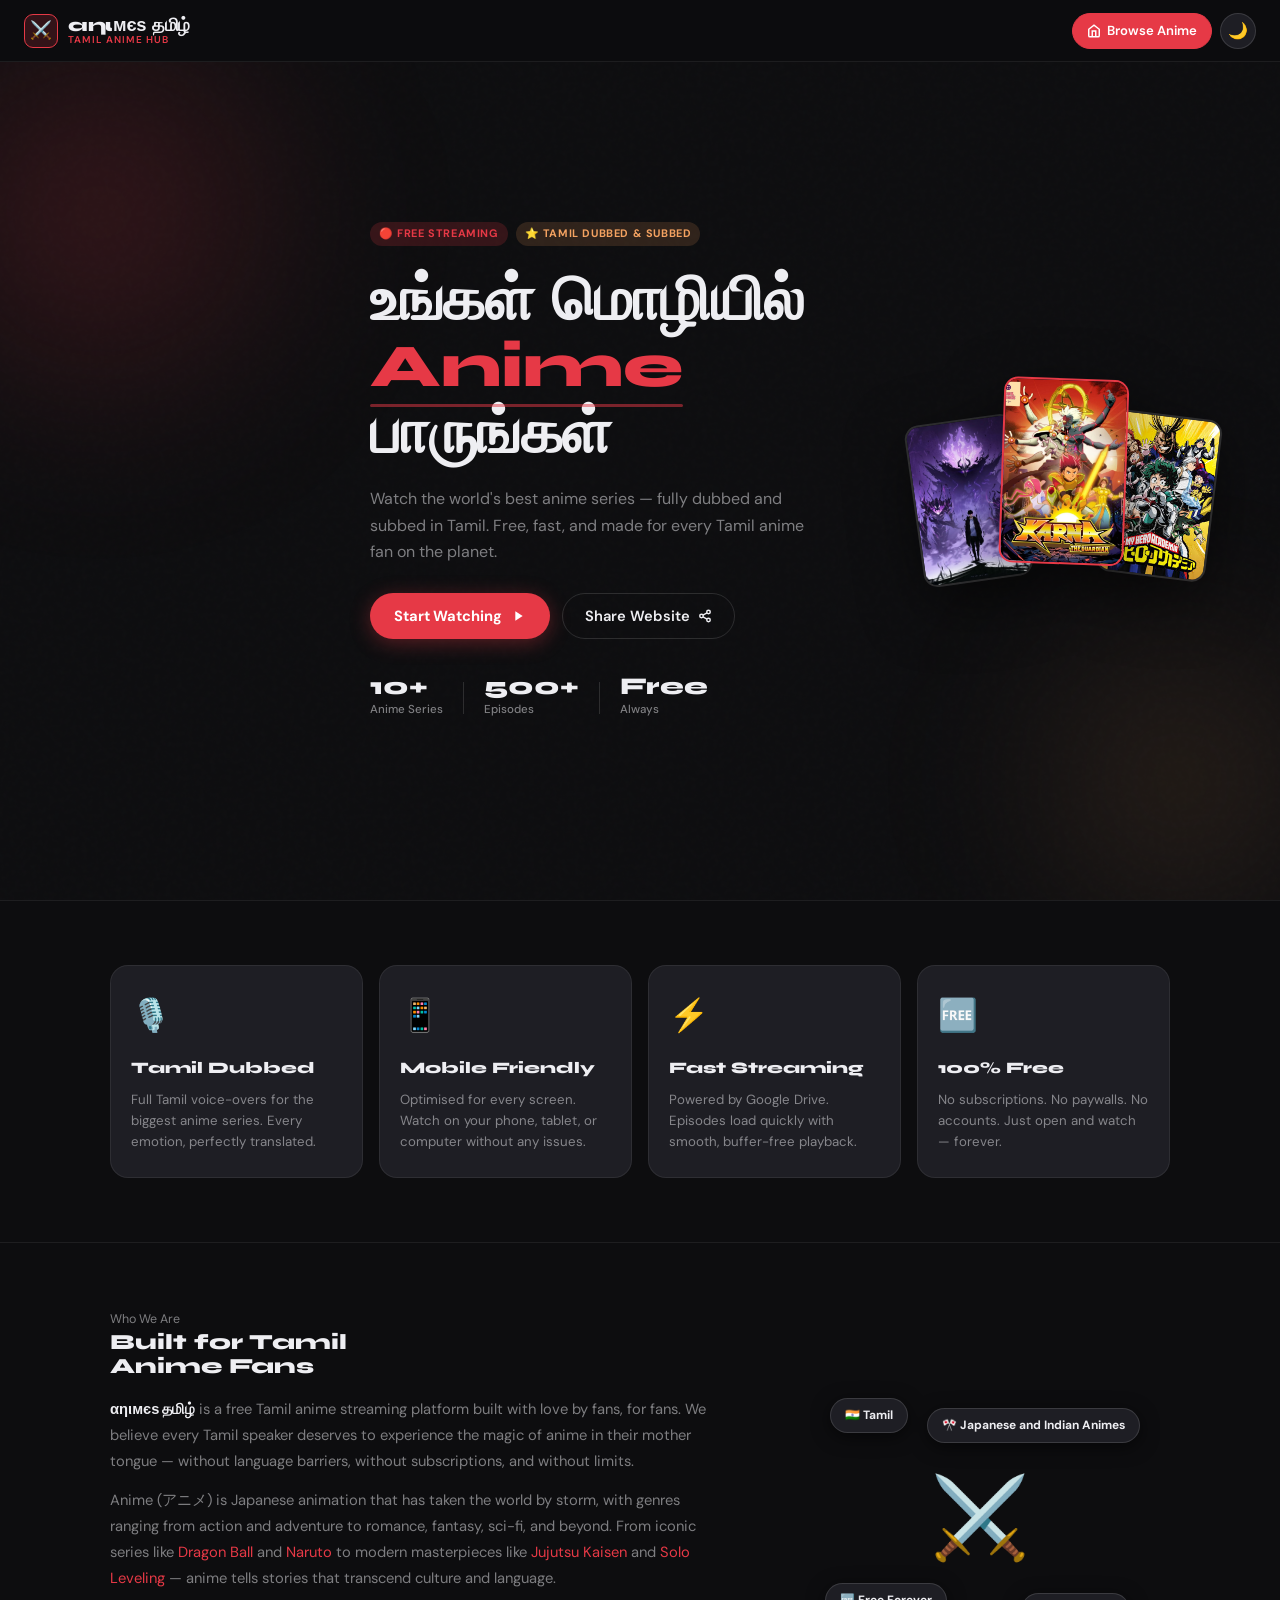
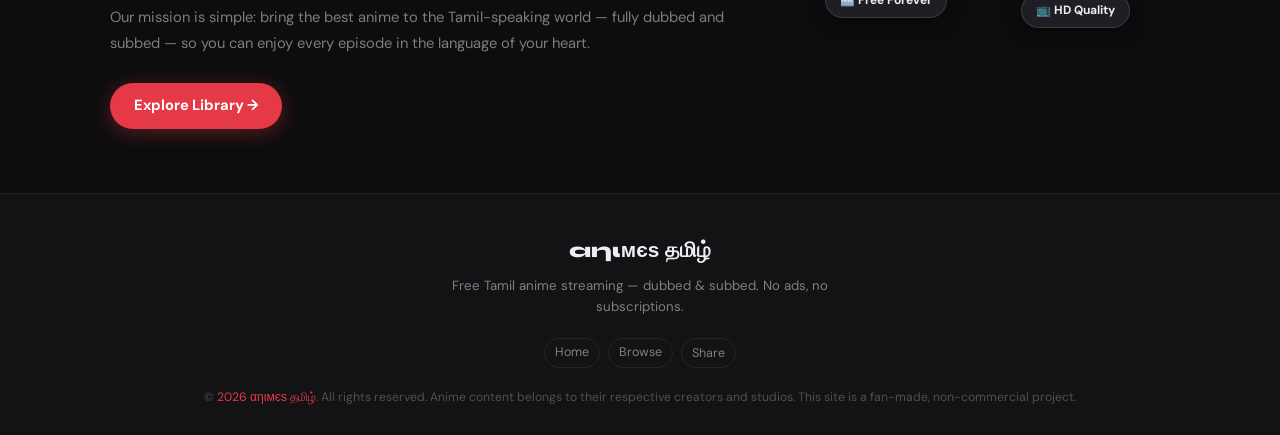
==== index.html @ a3dade7f "1 New Beginning With New Era" ====
<!DOCTYPE html>
<html lang="en" data-theme="dark">
<head>
  <meta charset="UTF-8" />
  <meta name="viewport" content="width=device-width, initial-scale=1.0" />
  <title>αηιмєѕ தமிழ் — Tamil Anime Streaming</title>
  <meta name="description" content="Watch your favourite anime dubbed and subbed in Tamil. Free streaming, no ads, pure Tamil anime." />
  <meta property="og:title" content="αηιмєѕ தமிழ் — Tamil Anime Streaming" />
  <meta property="og:description" content="Watch your favourite anime dubbed and subbed in Tamil. Free streaming." />
  <meta property="og:image" content="https://ani-tamil.me/og-cover.jpg" />
  <meta property="og:url" content="https://ani-tamil.me/" />
  <meta name="twitter:card" content="summary_large_image" />
  <link rel="stylesheet" href="style.css" />
  <link rel="stylesheet" href="index-style.css" />
</head>
<body>

<!-- ── Navbar ── -->
<nav class="navbar">
  <a href="index.html" class="nav-brand">
    <!-- Replace the emoji with an <img> tag once you have a logo -->
    <div class="nav-logo-emoji">⚔️</div>
    <div class="nav-title">
      αηιмєѕ தமிழ்
      <span>Tamil Anime Hub</span>
    </div>
  </a>
  <div class="nav-spacer"></div>
  <div class="nav-actions">
    <a href="home.html" class="nav-btn home-btn">
      <svg width="14" height="14" viewBox="0 0 24 24" fill="none" stroke="currentColor" stroke-width="2.5"><path d="M3 9l9-7 9 7v11a2 2 0 0 1-2 2H5a2 2 0 0 1-2-2z"/><polyline points="9 22 9 12 15 12 15 22"/></svg>
      <span>Browse Anime</span>
    </a>
    <button class="theme-toggle" id="themeToggle" aria-label="Toggle theme">🌙</button>
  </div>
</nav>

<!-- ── Hero ── -->
<section class="hero">
  <div class="hero-bg">
    <div class="hero-orb hero-orb-1"></div>
    <div class="hero-orb hero-orb-2"></div>
    <div class="hero-grain"></div>
  </div>
  <div class="hero-content container">
    <div class="hero-badge fade-up">
      <span class="badge badge-red">🔴 Free Streaming</span>
      <span class="badge badge-gold">⭐ Tamil Dubbed & Subbed</span>
    </div>
    <h1 class="hero-title fade-up delay-1">
      உங்கள் மொழியில்<br/>
      <span class="hero-title-accent">Anime</span> பாருங்கள்
    </h1>
    <p class="hero-subtitle fade-up delay-2">
      Watch the world's best anime series — fully dubbed and subbed in Tamil.
      Free, fast, and made for every Tamil anime fan on the planet.
    </p>
    <div class="hero-cta fade-up delay-3">
      <a href="home.html" class="btn-primary">
        Start Watching
        <svg width="16" height="16" viewBox="0 0 24 24" fill="currentColor"><path d="M8 5v14l11-7z"/></svg>
      </a>
      <button class="btn-secondary" id="openShare">
        Share Website
        <svg width="14" height="14" viewBox="0 0 24 24" fill="none" stroke="currentColor" stroke-width="2.5"><circle cx="18" cy="5" r="3"/><circle cx="6" cy="12" r="3"/><circle cx="18" cy="19" r="3"/><line x1="8.59" y1="13.51" x2="15.42" y2="17.49"/><line x1="15.41" y1="6.51" x2="8.59" y2="10.49"/></svg>
      </button>
    </div>
    <div class="hero-stats fade-up delay-4">
      <div class="hero-stat">
        <span class="hero-stat-num">10+</span>
        <span class="hero-stat-label">Anime Series</span>
      </div>
      <div class="hero-stat-divider"></div>
      <div class="hero-stat">
        <span class="hero-stat-num">500+</span>
        <span class="hero-stat-label">Episodes</span>
      </div>
      <div class="hero-stat-divider"></div>
      <div class="hero-stat">
        <span class="hero-stat-num">Free</span>
        <span class="hero-stat-label">Always</span>
      </div>
    </div>
  </div>

  <!-- Floating anime cards preview -->
  <div class="hero-floaters fade-in delay-4">
    <div class="floater floater-1">
      <img src="sololeveling.jpg" alt="Solo Leveling" onerror="this.src='https://placehold.co/120x180/1e1e24/e63946?text=SL'">
    </div>
    <div class="floater floater-2">
      <img src="karna.jpg" alt="Karna The Guardian" onerror="this.src='https://placehold.co/120x180/1e1e24/e63946?text=KTG'">
    </div>
    <div class="floater floater-3">
      <img src="MHA.jpg" alt="My Hero Academia" onerror="this.src='https://placehold.co/120x180/1e1e24/e63946?text=MHA'">
    </div>
  </div>
</section>

<!-- ── Features ── -->
<section class="features-section">
  <div class="container">
    <div class="features-grid">
      <div class="feature-card fade-up">
        <div class="feature-icon">🎙️</div>
        <h3>Tamil Dubbed</h3>
        <p>Full Tamil voice-overs for the biggest anime series. Every emotion, perfectly translated.</p>
      </div>
      <div class="feature-card fade-up delay-1">
        <div class="feature-icon">📱</div>
        <h3>Mobile Friendly</h3>
        <p>Optimised for every screen. Watch on your phone, tablet, or computer without any issues.</p>
      </div>
      <div class="feature-card fade-up delay-2">
        <div class="feature-icon">⚡</div>
        <h3>Fast Streaming</h3>
        <p>Powered by Google Drive. Episodes load quickly with smooth, buffer-free playback.</p>
      </div>
      <div class="feature-card fade-up delay-3">
        <div class="feature-icon">🆓</div>
        <h3>100% Free</h3>
        <p>No subscriptions. No paywalls. No accounts. Just open and watch — forever.</p>
      </div>
    </div>
  </div>
</section>

<!-- ── About ── -->
<section class="about-section">
  <div class="container">
    <div class="about-inner">
      <div class="about-text">
        <div class="section-header">
          <div>
            <p class="section-sub">Who We Are</p>
            <h2 class="section-title">Built for Tamil<br/>Anime Fans</h2>
          </div>
        </div>
        <p class="about-para">
          <strong>αηιмєѕ தமிழ்</strong> is a free Tamil anime streaming platform built with love by fans, for fans.
          We believe every Tamil speaker deserves to experience the magic of anime in their mother tongue — without language barriers, without subscriptions, and without limits.
        </p>
        <p class="about-para">
          Anime (アニメ) is Japanese animation that has taken the world by storm, with genres ranging from action and adventure to romance, fantasy, sci-fi, and beyond.
          From iconic series like <em>Dragon Ball</em> and <em>Naruto</em> to modern masterpieces like <em>Jujutsu Kaisen</em> and <em>Solo Leveling</em> — anime tells stories that transcend culture and language.
        </p>
        <p class="about-para">
          Our mission is simple: bring the best anime to the Tamil-speaking world — fully dubbed and subbed — so you can enjoy every episode in the language of your heart.
        </p>
        <a href="home.html" class="btn-primary" style="margin-top:12px; display:inline-flex;">
          Explore Library →
        </a>
      </div>
      <div class="about-visual">
        <div class="about-card-stack">
          <div class="about-tag about-tag-1">🇮🇳 Tamil</div>
          <div class="about-tag about-tag-2">🎌 Japanese and Indian Animes</div>
          <div class="about-tag about-tag-3">🆓 Free Forever</div>
          <div class="about-tag about-tag-4">📺 HD Quality</div>
          <div class="about-center-emoji">⚔️</div>
        </div>
      </div>
    </div>
  </div>
</section>

<!-- ── Footer ── -->
<footer>
  <div class="footer-brand">αηιмєѕ தமிழ்</div>
  <p class="footer-desc">Free Tamil anime streaming — dubbed & subbed. No ads, no subscriptions.</p>
  <div class="footer-links">
    <a href="index.html" class="footer-link">Home</a>
    <a href="home.html" class="footer-link">Browse</a>
    <button class="footer-link" onclick="openShareModal()" style="background:none;cursor:pointer;">Share</button>
  </div>
  <div class="footer-copy">
    © <span id="footerYear"></span> <span>αηιмєѕ தமிழ்</span>. All rights reserved. Anime content belongs to their respective creators and studios.
    This site is a fan-made, non-commercial project.
  </div>
</footer>

<!-- ── Share Modal ── -->
<div class="modal-overlay" id="shareModal" role="dialog" aria-label="Share">
  <div class="share-sheet">
    <div class="share-handle"></div>
    <p class="share-title">Share αηιмєѕ தமிழ்</p>
    <div class="share-grid">
      <button class="share-btn" onclick="shareWhatsApp()">
        <span class="share-icon">💬</span>WhatsApp
      </button>
      <button class="share-btn" onclick="shareTelegram()">
        <span class="share-icon">✈️</span>Telegram
      </button>
      <button class="share-btn" onclick="shareTwitter()">
        <span class="share-icon">🐦</span>Twitter
      </button>
      <button class="share-btn" onclick="shareFacebook()">
        <span class="share-icon">👍</span>Facebook
      </button>
      <button class="share-btn" onclick="shareReddit()">
        <span class="share-icon">🤖</span>Reddit
      </button>
      <button class="share-btn" onclick="shareEmail()">
        <span class="share-icon">📧</span>Email
      </button>
      <button class="share-btn" onclick="shareNative()">
        <span class="share-icon">📤</span>More
      </button>
      <button class="share-btn" onclick="copyLink()">
        <span class="share-icon">🔗</span>Copy
      </button>
    </div>
    <div class="share-copy-row">
      <span class="share-copy-url" id="shareUrl">https://ani-tamil.me/</span>
      <button class="share-copy-btn" onclick="copyLink()">Copy Link</button>
    </div>
  </div>
</div>

<!-- ── Toast ── -->
<div class="toast" id="toast"></div>

<script>
  /* ── Theme ── */
  const root = document.documentElement;
  const themeBtn = document.getElementById('themeToggle');
  const saved = localStorage.getItem('theme') || 'dark';
  root.setAttribute('data-theme', saved);
  themeBtn.textContent = saved === 'dark' ? '🌙' : '☀️';

  themeBtn.addEventListener('click', () => {
    const next = root.getAttribute('data-theme') === 'dark' ? 'light' : 'dark';
    root.setAttribute('data-theme', next);
    themeBtn.textContent = next === 'dark' ? '🌙' : '☀️';
    localStorage.setItem('theme', next);
  });

  /* ── Footer year ── */
  document.getElementById('footerYear').textContent = new Date().getFullYear();

  /* ── Share modal ── */
  const SITE_URL  = 'https://ani-tamil.me/';
  const SITE_TEXT = 'Watch Tamil anime for free! Dubbed & subbed in Tamil 🎌🇮🇳';

  const modal = document.getElementById('shareModal');

  function openShareModal() {
    modal.classList.add('open');
    document.body.style.overflow = 'hidden';
  }

  function closeShareModal() {
    modal.classList.remove('open');
    document.body.style.overflow = '';
  }

  document.getElementById('openShare').addEventListener('click', openShareModal);
  modal.addEventListener('click', e => { if (e.target === modal) closeShareModal(); });

  function shareWhatsApp()  { window.open(`https://wa.me/?text=${encodeURIComponent(SITE_TEXT + ' ' + SITE_URL)}`, '_blank'); }
  function shareTelegram()  { window.open(`https://t.me/share/url?url=${encodeURIComponent(SITE_URL)}&text=${encodeURIComponent(SITE_TEXT)}`, '_blank'); }
  function shareTwitter()   { window.open(`https://twitter.com/intent/tweet?text=${encodeURIComponent(SITE_TEXT)}&url=${encodeURIComponent(SITE_URL)}`, '_blank'); }
  function shareFacebook()  { window.open(`https://www.facebook.com/sharer/sharer.php?u=${encodeURIComponent(SITE_URL)}`, '_blank'); }
  function shareReddit()    { window.open(`https://reddit.com/submit?url=${encodeURIComponent(SITE_URL)}&title=${encodeURIComponent(SITE_TEXT)}`, '_blank'); }
  function shareEmail()     { window.open(`mailto:?subject=${encodeURIComponent('Tamil Anime - Free Streaming')}&body=${encodeURIComponent(SITE_TEXT + '\n\n' + SITE_URL)}`); }

  function shareNative() {
    if (navigator.share) {
      navigator.share({ title: 'αηιмєѕ தமிழ்', text: SITE_TEXT, url: SITE_URL });
    } else {
      copyLink();
    }
  }

  function copyLink() {
    navigator.clipboard.writeText(SITE_URL).then(() => showToast('Link copied! 🔗'));
  }

  /* ── Toast ── */
  const toastEl = document.getElementById('toast');
  let toastTimer;
  function showToast(msg) {
    toastEl.textContent = msg;
    toastEl.classList.add('show');
    clearTimeout(toastTimer);
    toastTimer = setTimeout(() => toastEl.classList.remove('show'), 2400);
  }
</script>
</body>
</html>
---- style.css ----
/* ============================================================
   αηιмєѕ தமிழ் — Global Stylesheet
   Fonts: Clash Display (headings) + DM Sans (body)
   ============================================================ */

@import url('https://fonts.googleapis.com/css2?family=DM+Sans:ital,opsz,wght@0,9..40,300;0,9..40,400;0,9..40,500;0,9..40,600;0,9..40,700;1,9..40,400&family=Syne:wght@700;800&display=swap');

/* ── CSS Variables ── */
:root {
  /* Brand */
  --accent:        #e63946;
  --accent-dim:    rgba(230, 57, 70, 0.18);
  --accent-glow:   rgba(230, 57, 70, 0.35);
  --gold:          #f4a261;

  /* Dark theme (default) */
  --bg:            #0d0d0f;
  --bg2:           #131316;
  --bg3:           #1a1a1f;
  --surface:       #1e1e24;
  --surface2:      #25252d;
  --border:        rgba(255,255,255,0.07);
  --border-strong: rgba(255,255,255,0.13);
  --text:          #eeeef2;
  --text-muted:    rgba(238,238,242,0.50);
  --text-faint:    rgba(238,238,242,0.28);
  --shadow:        rgba(0,0,0,0.55);

  /* Misc */
  --radius:        12px;
  --radius-lg:     18px;
  --radius-xl:     24px;
  --transition:    0.22s cubic-bezier(0.4,0,0.2,1);
  --font-head:     'Syne', sans-serif;
  --font-body:     'DM Sans', sans-serif;
}

[data-theme="light"] {
  --bg:            #f5f5f7;
  --bg2:           #efefef;
  --bg3:           #e8e8ec;
  --surface:       #ffffff;
  --surface2:      #f0f0f4;
  --border:        rgba(0,0,0,0.08);
  --border-strong: rgba(0,0,0,0.15);
  --text:          #111114;
  --text-muted:    rgba(17,17,20,0.52);
  --text-faint:    rgba(17,17,20,0.30);
  --shadow:        rgba(0,0,0,0.12);
}

/* ── Reset & Base ── */
*, *::before, *::after { box-sizing: border-box; margin: 0; padding: 0; }

html {
  scroll-behavior: smooth;
  -webkit-tap-highlight-color: transparent;
}

body {
  font-family: var(--font-body);
  background: var(--bg);
  color: var(--text);
  line-height: 1.6;
  min-height: 100vh;
  transition: background var(--transition), color var(--transition);
}

img { display: block; max-width: 100%; }
a   { color: inherit; text-decoration: none; }
button { cursor: pointer; font-family: var(--font-body); }

/* ── Scrollbar ── */
::-webkit-scrollbar { width: 6px; }
::-webkit-scrollbar-track { background: transparent; }
::-webkit-scrollbar-thumb { background: var(--surface2); border-radius: 99px; }

/* ── Navbar ── */
.navbar {
  position: sticky;
  top: 0;
  z-index: 1000;
  height: 62px;
  background: rgba(13,13,15,0.82);
  backdrop-filter: blur(18px) saturate(160%);
  -webkit-backdrop-filter: blur(18px) saturate(160%);
  border-bottom: 1px solid var(--border);
  display: flex;
  align-items: center;
  padding: 0 24px;
  gap: 16px;
  transition: background var(--transition);
}

[data-theme="light"] .navbar {
  background: rgba(245,245,247,0.82);
}

.nav-brand {
  display: flex;
  align-items: center;
  gap: 10px;
  flex-shrink: 0;
}

.nav-logo {
  width: 34px;
  height: 34px;
  border-radius: 9px;
  object-fit: cover;
}

.nav-title {
  font-family: var(--font-head);
  font-size: 1.15rem;
  font-weight: 800;
  color: var(--text);
  letter-spacing: -0.3px;
  line-height: 1;
}

.nav-title span {
  display: block;
  font-size: 0.62rem;
  font-weight: 600;
  color: var(--accent);
  letter-spacing: 1px;
  text-transform: uppercase;
  font-family: var(--font-body);
}

.nav-spacer { flex: 1; }

.nav-actions {
  display: flex;
  align-items: center;
  gap: 8px;
}

.nav-btn {
  display: flex;
  align-items: center;
  gap: 6px;
  height: 36px;
  padding: 0 14px;
  border-radius: 99px;
  border: 1px solid var(--border-strong);
  background: var(--surface);
  color: var(--text);
  font-size: 0.82rem;
  font-weight: 500;
  transition: all var(--transition);
}

.nav-btn:hover {
  background: var(--surface2);
  border-color: var(--accent);
  color: var(--accent);
}

.nav-btn.home-btn {
  background: var(--accent);
  border-color: var(--accent);
  color: #fff;
  font-weight: 600;
}

.nav-btn.home-btn:hover {
  opacity: 0.88;
  color: #fff;
}

/* Theme toggle */
.theme-toggle {
  width: 36px;
  height: 36px;
  border-radius: 50%;
  border: 1px solid var(--border-strong);
  background: var(--surface);
  color: var(--text);
  display: flex;
  align-items: center;
  justify-content: center;
  font-size: 1rem;
  transition: all var(--transition);
}

.theme-toggle:hover {
  background: var(--surface2);
  border-color: var(--accent);
  transform: rotate(20deg);
}

/* ── Footer ── */
footer {
  background: var(--bg2);
  border-top: 1px solid var(--border);
  padding: 40px 24px 28px;
  text-align: center;
}

.footer-brand {
  font-family: var(--font-head);
  font-size: 1.3rem;
  font-weight: 800;
  color: var(--text);
  margin-bottom: 8px;
}

.footer-desc {
  font-size: 0.83rem;
  color: var(--text-muted);
  max-width: 400px;
  margin: 0 auto 20px;
  line-height: 1.6;
}

.footer-links {
  display: flex;
  justify-content: center;
  flex-wrap: wrap;
  gap: 8px;
  margin-bottom: 20px;
}

.footer-link {
  font-size: 0.78rem;
  color: var(--text-muted);
  padding: 4px 10px;
  border-radius: 99px;
  border: 1px solid var(--border);
  transition: all var(--transition);
}

.footer-link:hover {
  color: var(--accent);
  border-color: var(--accent);
}

.footer-copy {
  font-size: 0.76rem;
  color: var(--text-faint);
  margin-top: 12px;
}

.footer-copy span { color: var(--accent); }

/* ── Utility ── */
.container {
  max-width: 1100px;
  margin: 0 auto;
  padding: 0 20px;
}

.badge {
  display: inline-flex;
  align-items: center;
  gap: 4px;
  font-size: 0.68rem;
  font-weight: 700;
  text-transform: uppercase;
  letter-spacing: 0.6px;
  padding: 3px 9px;
  border-radius: 99px;
}

.badge-red   { background: var(--accent-dim); color: var(--accent); }
.badge-gold  { background: rgba(244,162,97,0.15); color: var(--gold); }
.badge-green { background: rgba(46,213,115,0.15); color: #2ed573; }

/* Skeleton loader */
@keyframes shimmer {
  0%   { background-position: -400px 0; }
  100% { background-position: 400px 0; }
}

.skeleton {
  background: linear-gradient(90deg, var(--surface) 25%, var(--surface2) 50%, var(--surface) 75%);
  background-size: 400px 100%;
  animation: shimmer 1.4s ease-in-out infinite;
  border-radius: var(--radius);
}

/* Animations */
@keyframes fadeUp {
  from { opacity: 0; transform: translateY(22px); }
  to   { opacity: 1; transform: translateY(0); }
}

@keyframes fadeIn {
  from { opacity: 0; }
  to   { opacity: 1; }
}

@keyframes scaleIn {
  from { opacity: 0; transform: scale(0.94); }
  to   { opacity: 1; transform: scale(1); }
}

.fade-up  { animation: fadeUp  0.5s ease both; }
.fade-in  { animation: fadeIn  0.4s ease both; }
.scale-in { animation: scaleIn 0.35s ease both; }

/* Stagger helpers */
.delay-1 { animation-delay: 0.08s; }
.delay-2 { animation-delay: 0.16s; }
.delay-3 { animation-delay: 0.24s; }
.delay-4 { animation-delay: 0.32s; }

/* ── Anime Card (shared) ── */
.anime-card {
  border-radius: var(--radius-lg);
  overflow: hidden;
  background: var(--surface);
  border: 1px solid var(--border);
  display: flex;
  flex-direction: column;
  transition: transform 0.3s cubic-bezier(0.34,1.56,0.64,1),
              box-shadow 0.3s ease,
              border-color 0.25s ease;
  cursor: pointer;
  position: relative;
}

.anime-card:hover {
  transform: translateY(-6px) scale(1.01);
  border-color: var(--accent);
  box-shadow: 0 16px 40px var(--accent-glow), 0 4px 16px var(--shadow);
}

.anime-card-poster {
  aspect-ratio: 2/3;
  width: 100%;
  object-fit: cover;
  transition: transform 0.4s ease, opacity 0.3s ease;
}

.anime-card:hover .anime-card-poster {
  transform: scale(1.06);
  opacity: 0.88;
}

.anime-card-body {
  padding: 10px 12px 14px;
  display: flex;
  flex-direction: column;
  gap: 7px;
  flex: 1;
}

.anime-card-title {
  font-size: 0.85rem;
  font-weight: 700;
  color: var(--text);
  line-height: 1.35;
  display: -webkit-box;
  -webkit-line-clamp: 2;
  -webkit-box-orient: vertical;
  overflow: hidden;
}

.anime-card-meta {
  font-size: 0.7rem;
  color: var(--text-muted);
  display: flex;
  align-items: center;
  gap: 6px;
  flex-wrap: wrap;
}

.anime-card-tags {
  display: flex;
  gap: 5px;
  flex-wrap: wrap;
  margin-top: auto;
}

/* ── Search ── */
.search-bar {
  display: flex;
  align-items: center;
  gap: 10px;
  background: var(--surface);
  border: 1.5px solid var(--border-strong);
  border-radius: 99px;
  padding: 0 18px;
  height: 48px;
  transition: border-color var(--transition), box-shadow var(--transition);
}

.search-bar:focus-within {
  border-color: var(--accent);
  box-shadow: 0 0 0 3px var(--accent-dim);
}

.search-bar svg { flex-shrink: 0; color: var(--text-muted); }

.search-input {
  flex: 1;
  border: none;
  outline: none;
  background: transparent;
  font-size: 0.9rem;
  font-family: var(--font-body);
  color: var(--text);
}

.search-input::placeholder { color: var(--text-faint); }

.search-clear {
  background: none;
  border: none;
  color: var(--text-muted);
  font-size: 1rem;
  display: none;
  line-height: 1;
  padding: 2px;
  border-radius: 50%;
  transition: color var(--transition);
}

.search-clear:hover { color: var(--accent); }

/* ── Section header ── */
.section-header {
  display: flex;
  align-items: flex-end;
  justify-content: space-between;
  margin-bottom: 18px;
  gap: 12px;
}

.section-title {
  font-family: var(--font-head);
  font-size: 1.35rem;
  font-weight: 800;
  color: var(--text);
  line-height: 1.15;
}

.section-sub {
  font-size: 0.78rem;
  color: var(--text-muted);
  margin-top: 3px;
  font-weight: 400;
}

/* ── Anime Grid ── */
.anime-grid {
  display: grid;
  grid-template-columns: repeat(auto-fill, minmax(155px, 1fr));
  gap: 16px;
}

/* ── Toast ── */
.toast {
  position: fixed;
  bottom: 24px;
  left: 50%;
  transform: translateX(-50%) translateY(80px);
  background: var(--surface2);
  border: 1px solid var(--border-strong);
  color: var(--text);
  padding: 10px 20px;
  border-radius: 99px;
  font-size: 0.84rem;
  font-weight: 500;
  box-shadow: 0 8px 32px var(--shadow);
  transition: transform 0.35s cubic-bezier(0.34,1.56,0.64,1), opacity 0.3s ease;
  opacity: 0;
  z-index: 9999;
  pointer-events: none;
  white-space: nowrap;
}

.toast.show {
  transform: translateX(-50%) translateY(0);
  opacity: 1;
}

/* ── Share Modal ── */
.modal-overlay {
  position: fixed;
  inset: 0;
  background: rgba(0,0,0,0.65);
  backdrop-filter: blur(6px);
  z-index: 5000;
  display: flex;
  align-items: flex-end;
  justify-content: center;
  opacity: 0;
  pointer-events: none;
  transition: opacity 0.25s ease;
}

.modal-overlay.open {
  opacity: 1;
  pointer-events: all;
}

.share-sheet {
  background: var(--surface);
  border: 1px solid var(--border);
  border-radius: var(--radius-xl) var(--radius-xl) 0 0;
  padding: 28px 24px 36px;
  width: 100%;
  max-width: 480px;
  transform: translateY(100%);
  transition: transform 0.35s cubic-bezier(0.34,1.56,0.64,1);
}

.modal-overlay.open .share-sheet {
  transform: translateY(0);
}

.share-handle {
  width: 38px;
  height: 4px;
  background: var(--border-strong);
  border-radius: 99px;
  margin: 0 auto 20px;
}

.share-title {
  font-family: var(--font-head);
  font-size: 1.1rem;
  font-weight: 800;
  text-align: center;
  margin-bottom: 20px;
  color: var(--text);
}

.share-grid {
  display: grid;
  grid-template-columns: repeat(4, 1fr);
  gap: 12px;
  margin-bottom: 16px;
}

.share-btn {
  display: flex;
  flex-direction: column;
  align-items: center;
  gap: 6px;
  padding: 14px 8px;
  border-radius: var(--radius);
  border: 1px solid var(--border);
  background: var(--bg2);
  color: var(--text);
  font-size: 0.7rem;
  font-weight: 600;
  transition: all var(--transition);
}

.share-btn:hover {
  background: var(--surface2);
  border-color: var(--border-strong);
  transform: translateY(-2px);
}

.share-btn .share-icon {
  font-size: 1.6rem;
  line-height: 1;
}

.share-copy-row {
  display: flex;
  gap: 8px;
  align-items: center;
  background: var(--bg2);
  border: 1px solid var(--border);
  border-radius: var(--radius);
  padding: 10px 14px;
}

.share-copy-url {
  flex: 1;
  font-size: 0.78rem;
  color: var(--text-muted);
  overflow: hidden;
  text-overflow: ellipsis;
  white-space: nowrap;
}

.share-copy-btn {
  background: var(--accent);
  color: #fff;
  border: none;
  border-radius: 8px;
  padding: 6px 14px;
  font-size: 0.75rem;
  font-weight: 700;
  flex-shrink: 0;
  transition: opacity var(--transition);
}

.share-copy-btn:hover { opacity: 0.85; }

/* ── Video Modal ── */
.video-modal {
  position: fixed;
  inset: 0;
  background: rgba(0,0,0,0.96);
  z-index: 8000;
  display: flex;
  flex-direction: column;
  opacity: 0;
  pointer-events: none;
  transition: opacity 0.28s ease;
}

.video-modal.open {
  opacity: 1;
  pointer-events: all;
}

.video-topbar {
  display: flex;
  align-items: center;
  gap: 12px;
  padding: 12px 16px;
  background: rgba(0,0,0,0.7);
  flex-shrink: 0;
}

.video-close {
  width: 36px;
  height: 36px;
  border-radius: 50%;
  background: rgba(255,255,255,0.1);
  border: none;
  color: #fff;
  font-size: 1.1rem;
  display: flex;
  align-items: center;
  justify-content: center;
  transition: background var(--transition);
  flex-shrink: 0;
}

.video-close:hover { background: rgba(255,255,255,0.2); }

.video-ep-info {
  flex: 1;
  overflow: hidden;
}

.video-anime-name {
  font-size: 0.75rem;
  color: rgba(255,255,255,0.55);
  white-space: nowrap;
  overflow: hidden;
  text-overflow: ellipsis;
}

.video-ep-name {
  font-size: 0.9rem;
  font-weight: 700;
  color: #fff;
  white-space: nowrap;
  overflow: hidden;
  text-overflow: ellipsis;
}

.video-wrap {
  flex: 1;
  position: relative;
  background: #000;
  overflow: hidden;
}

.video-iframe {
  position: absolute;
  inset: 0;
  width: 100%;
  height: 100%;
  border: none;
}

.video-loading {
  position: absolute;
  inset: 0;
  display: flex;
  flex-direction: column;
  align-items: center;
  justify-content: center;
  gap: 14px;
  color: rgba(255,255,255,0.6);
  font-size: 0.85rem;
}

.spinner {
  width: 36px;
  height: 36px;
  border: 3px solid rgba(255,255,255,0.15);
  border-top-color: var(--accent);
  border-radius: 50%;
  animation: spin 0.7s linear infinite;
}

@keyframes spin {
  to { transform: rotate(360deg); }
}

.video-controls {
  display: flex;
  align-items: center;
  justify-content: space-between;
  gap: 12px;
  padding: 10px 16px;
  background: rgba(0,0,0,0.7);
  flex-shrink: 0;
}

.video-nav-btn {
  display: flex;
  align-items: center;
  gap: 6px;
  height: 36px;
  padding: 0 16px;
  border-radius: 99px;
  border: 1px solid rgba(255,255,255,0.2);
  background: rgba(255,255,255,0.08);
  color: #fff;
  font-size: 0.8rem;
  font-weight: 600;
  transition: all var(--transition);
}

.video-nav-btn:hover:not(:disabled) {
  background: rgba(255,255,255,0.15);
  border-color: rgba(255,255,255,0.4);
}

.video-nav-btn:disabled {
  opacity: 0.3;
  cursor: not-allowed;
}

.video-ep-counter {
  font-size: 0.8rem;
  color: rgba(255,255,255,0.5);
  font-weight: 500;
}

/* ── Responsive ── */
@media (max-width: 768px) {
  .navbar { padding: 0 14px; height: 56px; }
  .nav-btn span { display: none; }
  .anime-grid { grid-template-columns: repeat(auto-fill, minmax(130px, 1fr)); gap: 12px; }
  .share-grid { grid-template-columns: repeat(4, 1fr); }
}

@media (max-width: 480px) {
  .anime-grid { grid-template-columns: repeat(2, 1fr); }
}
---- index-style.css ----
/* ============================================================
   index-style.css — Landing page specific styles
   ============================================================ */

/* ── Nav logo emoji ── */
.nav-logo-emoji {
  width: 34px;
  height: 34px;
  border-radius: 9px;
  background: var(--accent-dim);
  border: 1px solid var(--accent);
  display: flex;
  align-items: center;
  justify-content: center;
  font-size: 1.1rem;
  flex-shrink: 0;
}

/* ── Hero ── */
.hero {
  position: relative;
  min-height: calc(100vh - 62px);
  display: flex;
  align-items: center;
  overflow: hidden;
  padding: 60px 0 80px;
}

.hero-bg {
  position: absolute;
  inset: 0;
  z-index: 0;
}

.hero-orb {
  position: absolute;
  border-radius: 50%;
  filter: blur(80px);
}

.hero-orb-1 {
  width: 500px;
  height: 500px;
  background: radial-gradient(circle, rgba(230,57,70,0.22) 0%, transparent 70%);
  top: -100px;
  left: -150px;
}

.hero-orb-2 {
  width: 400px;
  height: 400px;
  background: radial-gradient(circle, rgba(244,162,97,0.14) 0%, transparent 70%);
  bottom: -80px;
  right: -100px;
}

.hero-grain {
  position: absolute;
  inset: 0;
  background-image: url("data:image/svg+xml,%3Csvg viewBox='0 0 200 200' xmlns='http://www.w3.org/2000/svg'%3E%3Cfilter id='n'%3E%3CfeTurbulence type='fractalNoise' baseFrequency='0.75' numOctaves='4' stitchTiles='stitch'/%3E%3C/filter%3E%3Crect width='100%25' height='100%25' filter='url(%23n)' opacity='0.04'/%3E%3C/svg%3E");
  opacity: 0.4;
  pointer-events: none;
}

.hero-content {
  position: relative;
  z-index: 2;
  max-width: 580px;
}

.hero-badge {
  display: flex;
  flex-wrap: wrap;
  gap: 8px;
  margin-bottom: 22px;
}

.hero-title {
  font-family: var(--font-head);
  font-size: clamp(2.2rem, 6vw, 3.8rem);
  font-weight: 800;
  line-height: 1.1;
  color: var(--text);
  margin-bottom: 18px;
  letter-spacing: -0.5px;
}

.hero-title-accent {
  color: var(--accent);
  position: relative;
}

.hero-title-accent::after {
  content: '';
  position: absolute;
  bottom: -4px;
  left: 0;
  right: 0;
  height: 3px;
  background: var(--accent);
  border-radius: 2px;
  opacity: 0.5;
}

.hero-subtitle {
  font-size: 1rem;
  color: var(--text-muted);
  line-height: 1.65;
  margin-bottom: 28px;
  max-width: 460px;
}

.hero-cta {
  display: flex;
  gap: 12px;
  flex-wrap: wrap;
  margin-bottom: 36px;
}

.btn-primary {
  display: inline-flex;
  align-items: center;
  gap: 8px;
  height: 46px;
  padding: 0 24px;
  background: var(--accent);
  color: #fff;
  border: none;
  border-radius: 99px;
  font-size: 0.92rem;
  font-weight: 700;
  font-family: var(--font-body);
  transition: all var(--transition);
  box-shadow: 0 4px 20px var(--accent-glow);
}

.btn-primary:hover {
  opacity: 0.88;
  transform: translateY(-1px);
  box-shadow: 0 8px 28px var(--accent-glow);
}

.btn-secondary {
  display: inline-flex;
  align-items: center;
  gap: 8px;
  height: 46px;
  padding: 0 22px;
  background: transparent;
  color: var(--text);
  border: 1.5px solid var(--border-strong);
  border-radius: 99px;
  font-size: 0.92rem;
  font-weight: 600;
  font-family: var(--font-body);
  transition: all var(--transition);
}

.btn-secondary:hover {
  background: var(--surface);
  border-color: var(--accent);
  color: var(--accent);
}

.hero-stats {
  display: flex;
  align-items: center;
  gap: 20px;
}

.hero-stat {
  display: flex;
  flex-direction: column;
}

.hero-stat-num {
  font-family: var(--font-head);
  font-size: 1.5rem;
  font-weight: 800;
  color: var(--text);
  line-height: 1;
}

.hero-stat-label {
  font-size: 0.72rem;
  color: var(--text-muted);
  font-weight: 500;
  margin-top: 2px;
}

.hero-stat-divider {
  width: 1px;
  height: 32px;
  background: var(--border-strong);
}

/* Floating cards */
.hero-floaters {
  position: absolute;
  right: 5%;
  top: 50%;
  transform: translateY(-50%);
  display: flex;
  align-items: center;
  gap: -10px;
  z-index: 2;
}

.floater {
  border-radius: 14px;
  overflow: hidden;
  border: 2px solid var(--border-strong);
  box-shadow: 0 20px 60px rgba(0,0,0,0.5);
  width: 110px;
  flex-shrink: 0;
}

.floater img {
  width: 100%;
  aspect-ratio: 2/3;
  object-fit: cover;
}

.floater-1 {
  transform: rotate(-8deg) translateY(20px);
  z-index: 1;
  animation: floatA 4s ease-in-out infinite;
}

.floater-2 {
  transform: rotate(2deg) translateY(-10px);
  z-index: 3;
  margin: 0 -20px;
  width: 125px;
  animation: floatB 4s ease-in-out 0.5s infinite;
  border-color: var(--accent);
}

.floater-3 {
  transform: rotate(7deg) translateY(15px);
  z-index: 1;
  animation: floatA 4s ease-in-out 1s infinite;
}

@keyframes floatA {
  0%, 100% { transform: rotate(-8deg) translateY(20px); }
  50%       { transform: rotate(-8deg) translateY(10px); }
}

@keyframes floatB {
  0%, 100% { transform: rotate(2deg) translateY(-10px); }
  50%       { transform: rotate(2deg) translateY(-20px); }
}

/* ── Features ── */
.features-section {
  padding: 64px 0;
  border-top: 1px solid var(--border);
}

.features-grid {
  display: grid;
  grid-template-columns: repeat(auto-fill, minmax(220px, 1fr));
  gap: 16px;
}

.feature-card {
  background: var(--surface);
  border: 1px solid var(--border);
  border-radius: var(--radius-lg);
  padding: 24px 20px;
  transition: all var(--transition);
}

.feature-card:hover {
  border-color: var(--accent);
  transform: translateY(-3px);
  box-shadow: 0 8px 28px var(--shadow);
}

.feature-icon {
  font-size: 2rem;
  margin-bottom: 14px;
}

.feature-card h3 {
  font-family: var(--font-head);
  font-size: 1rem;
  font-weight: 800;
  color: var(--text);
  margin-bottom: 8px;
}

.feature-card p {
  font-size: 0.83rem;
  color: var(--text-muted);
  line-height: 1.6;
}

/* ── About ── */
.about-section {
  padding: 64px 0;
  border-top: 1px solid var(--border);
}

.about-inner {
  display: grid;
  grid-template-columns: 1fr 380px;
  gap: 60px;
  align-items: center;
}

.about-para {
  font-size: 0.92rem;
  color: var(--text-muted);
  line-height: 1.75;
  margin-bottom: 14px;
}

.about-para strong { color: var(--text); }
.about-para em     { color: var(--accent); font-style: normal; }

.about-visual {
  display: flex;
  justify-content: center;
}

.about-card-stack {
  position: relative;
  width: 280px;
  height: 280px;
  display: flex;
  align-items: center;
  justify-content: center;
}

.about-center-emoji {
  font-size: 5rem;
  text-align: center;
  animation: floatB 3s ease-in-out infinite;
}

.about-tag {
  position: absolute;
  background: var(--surface);
  border: 1px solid var(--border-strong);
  color: var(--text);
  font-size: 0.75rem;
  font-weight: 700;
  padding: 7px 14px;
  border-radius: 99px;
  white-space: nowrap;
  box-shadow: 0 4px 18px var(--shadow);
}

.about-tag-1 { top: 20px; left: -10px; animation: tagFloat 3s ease-in-out infinite; }
.about-tag-2 { top: 30px; right: -20px; animation: tagFloat 3s ease-in-out 0.5s infinite; }
.about-tag-3 { bottom: 40px; left: -15px; animation: tagFloat 3s ease-in-out 1s infinite; }
.about-tag-4 { bottom: 30px; right: -10px; animation: tagFloat 3s ease-in-out 1.5s infinite; }

@keyframes tagFloat {
  0%, 100% { transform: translateY(0); }
  50%       { transform: translateY(-6px); }
}

/* ── Responsive ── */
@media (max-width: 900px) {
  .hero-floaters { display: none; }
  .hero { min-height: auto; padding: 50px 0 60px; }
  .about-inner { grid-template-columns: 1fr; gap: 36px; }
  .about-visual { display: none; }
}

@media (max-width: 600px) {
  .hero-title { font-size: 2rem; }
  .hero-stats { gap: 14px; }
  .hero-stat-num { font-size: 1.2rem; }
  .features-grid { grid-template-columns: 1fr 1fr; }
  .hero-cta { flex-direction: column; align-items: flex-start; }
}

@media (max-width: 400px) {
  .features-grid { grid-template-columns: 1fr; }
}
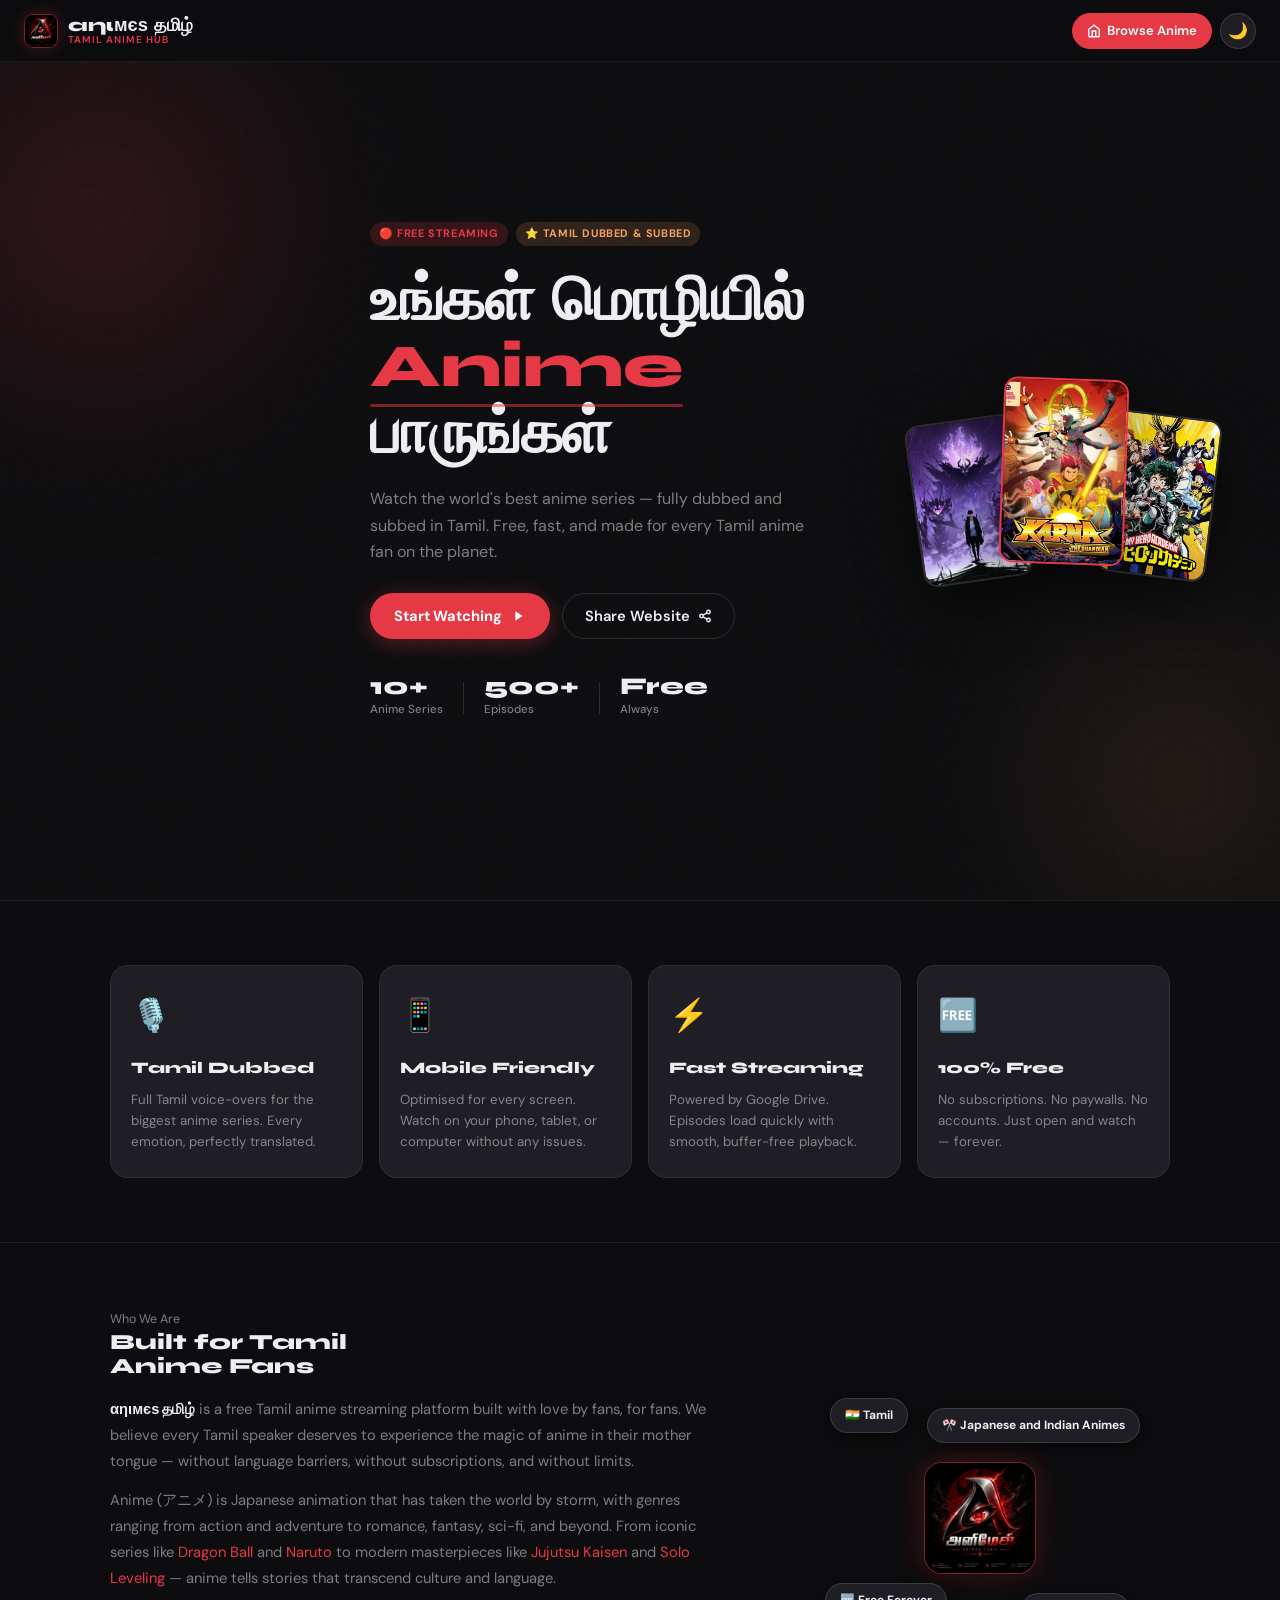
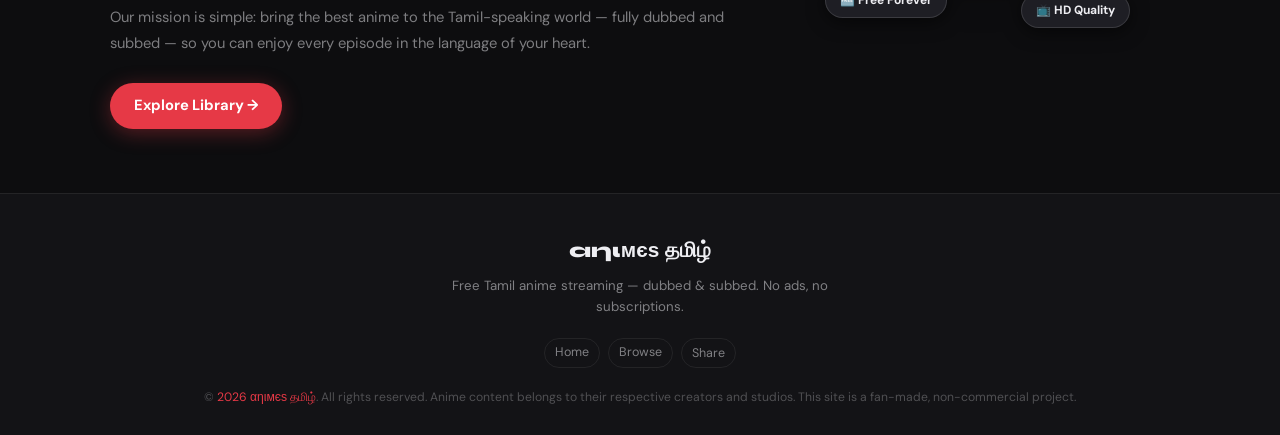
==== commit 5095ca63: "4 WITH LOGO IMPLEMENTATION" ====
--- a/index.html
+++ b/index.html
@@ -3,8 +3,22 @@
 <head>
   <meta charset="UTF-8" />
   <meta name="viewport" content="width=device-width, initial-scale=1.0" />
-  <title>αηιмєѕ தமிழ் — Tamil Anime Streaming</title>
-  <meta name="description" content="Watch your favourite anime dubbed and subbed in Tamil. Free streaming, no ads, pure Tamil anime." />
+  <meta name="google-site-verification" content="Bs-zn-4_h5NOEnhNXeSkznOBG7yhEcJbRddoLscS0Bg" />
+
+  <link rel="canonical" href="https://ani-tamil.me/" />
+  <meta name="robots" content="index, follow">
+  <link rel="icon" type="image/png" href="ani-tamil-logo-nav.png">
+  <!-- Google tag (gtag.js) -->
+  <script async src="https://www.googletagmanager.com/gtag/js?id=G-4DX2DXGVDZ"></script>
+  <script>
+    window.dataLayer = window.dataLayer || [];
+    function gtag() { dataLayer.push(arguments); }
+    gtag('js', new Date());
+    gtag('config', 'G-4DX2DXGVDZ');
+  </script>
+  <title>Watch Anime in Tamil | Ani Tamil</title>
+  <meta name="description"
+    content="Watch Tamil dubbed and Tamil subbed anime online. Stream popular anime series including Solo Leveling, Jujutsu Kaisen, Black Clover, Blue Lock and more." />
   <meta property="og:title" content="αηιмєѕ தமிழ் — Tamil Anime Streaming" />
   <meta property="og:description" content="Watch your favourite anime dubbed and subbed in Tamil. Free streaming." />
   <meta property="og:image" content="https://ani-tamil.me/og-cover.jpg" />
@@ -18,8 +32,7 @@
 <!-- ── Navbar ── -->
 <nav class="navbar">
   <a href="index.html" class="nav-brand">
-    <!-- Replace the emoji with an <img> tag once you have a logo -->
-    <div class="nav-logo-emoji">⚔️</div>
+    <img class="nav-logo" src="ani-tamil-logo-nav.png" alt="Ani Tamil logo" width="34" height="34" decoding="async" />
     <div class="nav-title">
       αηιмєѕ தமிழ்
       <span>Tamil Anime Hub</span>
@@ -157,7 +170,7 @@
           <div class="about-tag about-tag-2">🎌 Japanese and Indian Animes</div>
           <div class="about-tag about-tag-3">🆓 Free Forever</div>
           <div class="about-tag about-tag-4">📺 HD Quality</div>
-          <div class="about-center-emoji">⚔️</div>
+          <img class="about-center-logo" src="ani-tamil-logo-nav.png" alt="Ani Tamil logo" width="112" height="112" loading="lazy" decoding="async" />
         </div>
       </div>
     </div>
--- a/style.css
+++ b/style.css
@@ -108,6 +108,10 @@
   height: 34px;
   border-radius: 9px;
   object-fit: cover;
+  flex-shrink: 0;
+  border: 1px solid rgba(230, 57, 70, 0.55);
+  background: #050505;
+  box-shadow: 0 0 18px rgba(230, 57, 70, 0.22);
 }
 
 .nav-title {
@@ -115,7 +119,7 @@
   font-size: 1.15rem;
   font-weight: 800;
   color: var(--text);
-  letter-spacing: -0.3px;
+  letter-spacing: 0;
   line-height: 1;
 }
 
--- a/index-style.css
+++ b/index-style.css
@@ -334,9 +334,14 @@
   justify-content: center;
 }
 
-.about-center-emoji {
-  font-size: 5rem;
-  text-align: center;
+.about-center-logo {
+  width: 112px;
+  height: 112px;
+  border-radius: 18px;
+  object-fit: cover;
+  border: 1px solid rgba(230, 57, 70, 0.55);
+  background: #050505;
+  box-shadow: 0 18px 40px rgba(0,0,0,0.24), 0 0 30px rgba(230, 57, 70, 0.28);
   animation: floatB 3s ease-in-out infinite;
 }
 
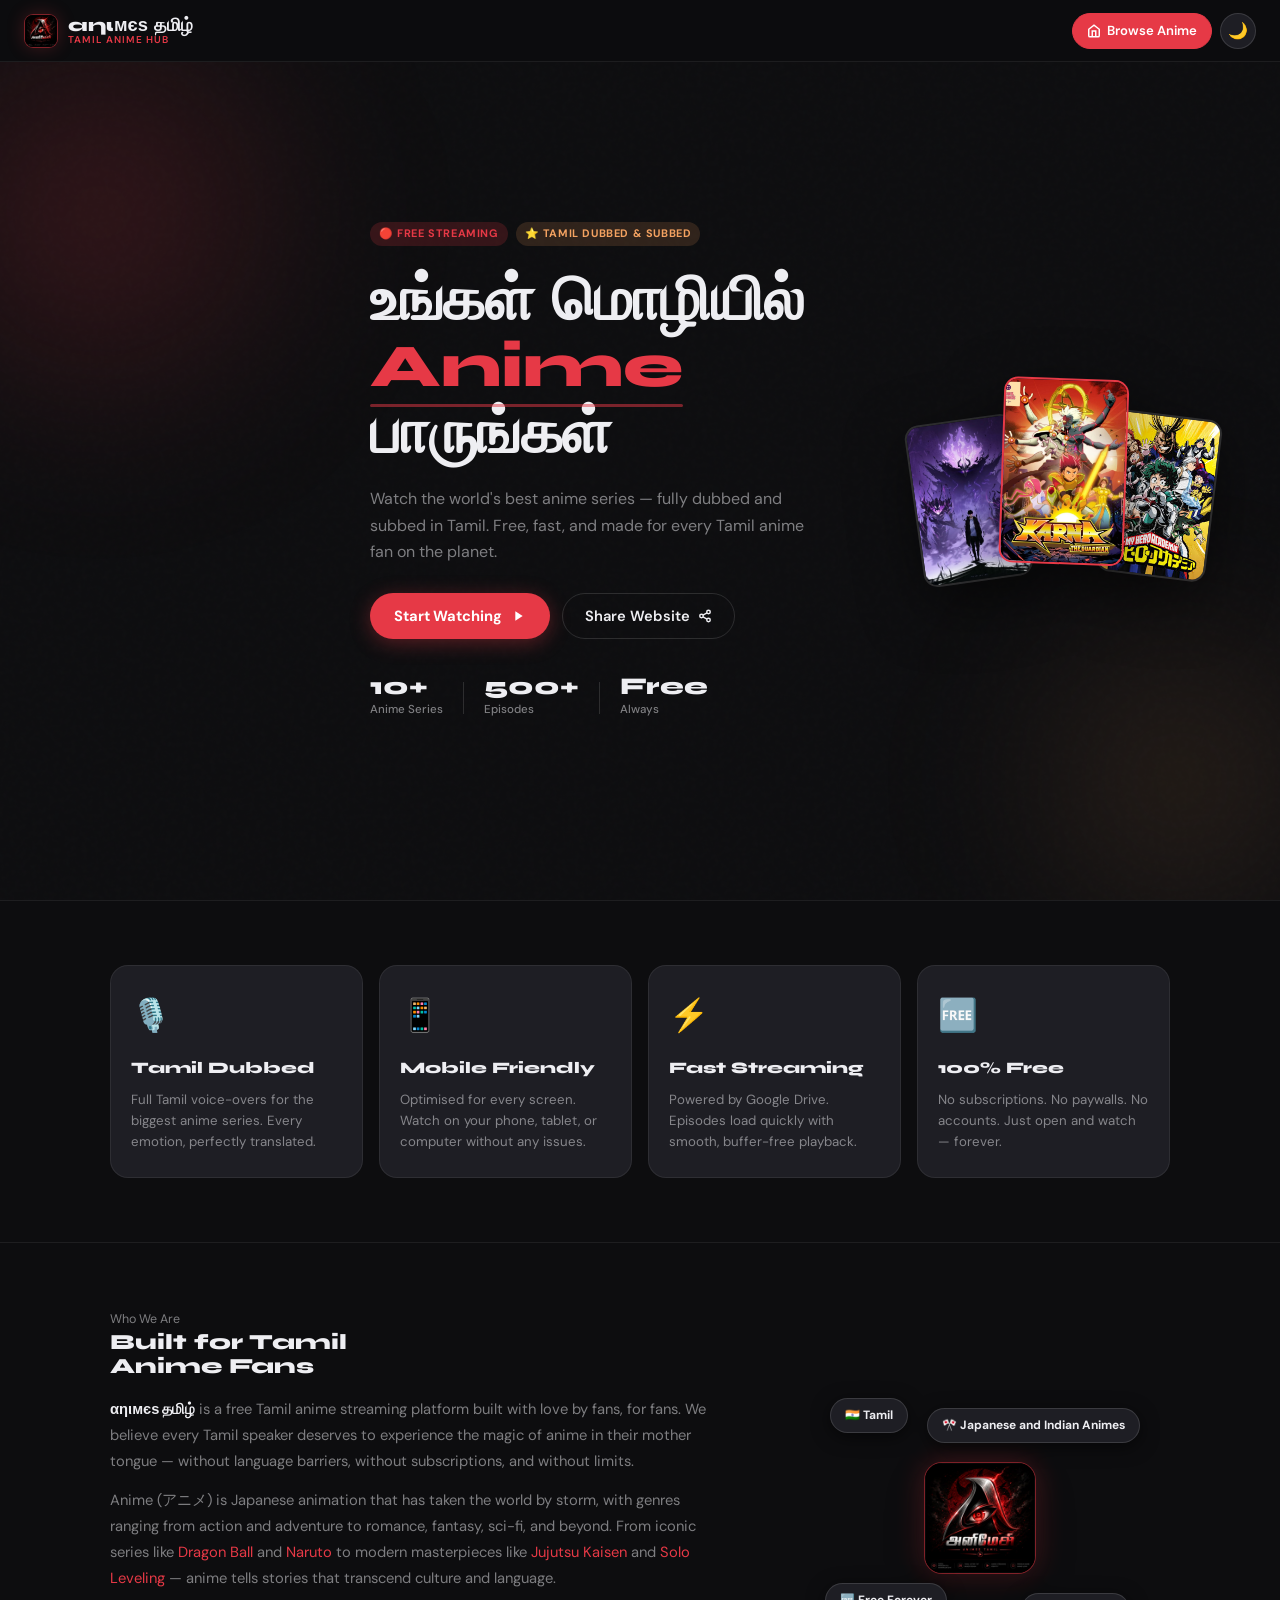
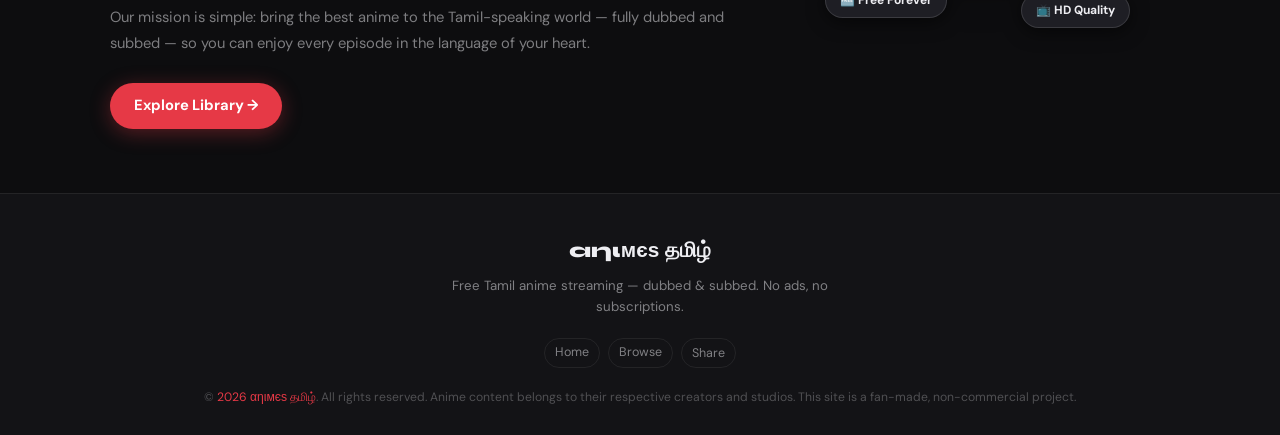
==== commit 0b55731f: "5 with logo change" ====
--- a/index.html
+++ b/index.html
@@ -7,7 +7,7 @@
 
   <link rel="canonical" href="https://ani-tamil.me/" />
   <meta name="robots" content="index, follow">
-  <link rel="icon" type="image/png" href="ani-tamil-logo-nav.png">
+  <link rel="icon" type="image/png" href="ani-tamil-logo-nav.jpg" />
   <!-- Google tag (gtag.js) -->
   <script async src="https://www.googletagmanager.com/gtag/js?id=G-4DX2DXGVDZ"></script>
   <script>
@@ -32,7 +32,7 @@
 <!-- ── Navbar ── -->
 <nav class="navbar">
   <a href="index.html" class="nav-brand">
-    <img class="nav-logo" src="ani-tamil-logo-nav.png" alt="Ani Tamil logo" width="34" height="34" decoding="async" />
+    <img class="nav-logo" src="ani-tamil-logo-nav.jpg" alt="Ani Tamil logo" width="34" height="34" decoding="async" />
     <div class="nav-title">
       αηιмєѕ தமிழ்
       <span>Tamil Anime Hub</span>
@@ -170,7 +170,7 @@
           <div class="about-tag about-tag-2">🎌 Japanese and Indian Animes</div>
           <div class="about-tag about-tag-3">🆓 Free Forever</div>
           <div class="about-tag about-tag-4">📺 HD Quality</div>
-          <img class="about-center-logo" src="ani-tamil-logo-nav.png" alt="Ani Tamil logo" width="112" height="112" loading="lazy" decoding="async" />
+          <img class="about-center-logo" src="ani-tamil-logo-nav.jpg" alt="Ani Tamil logo" width="112" height="112" loading="lazy" decoding="async" />
         </div>
       </div>
     </div>
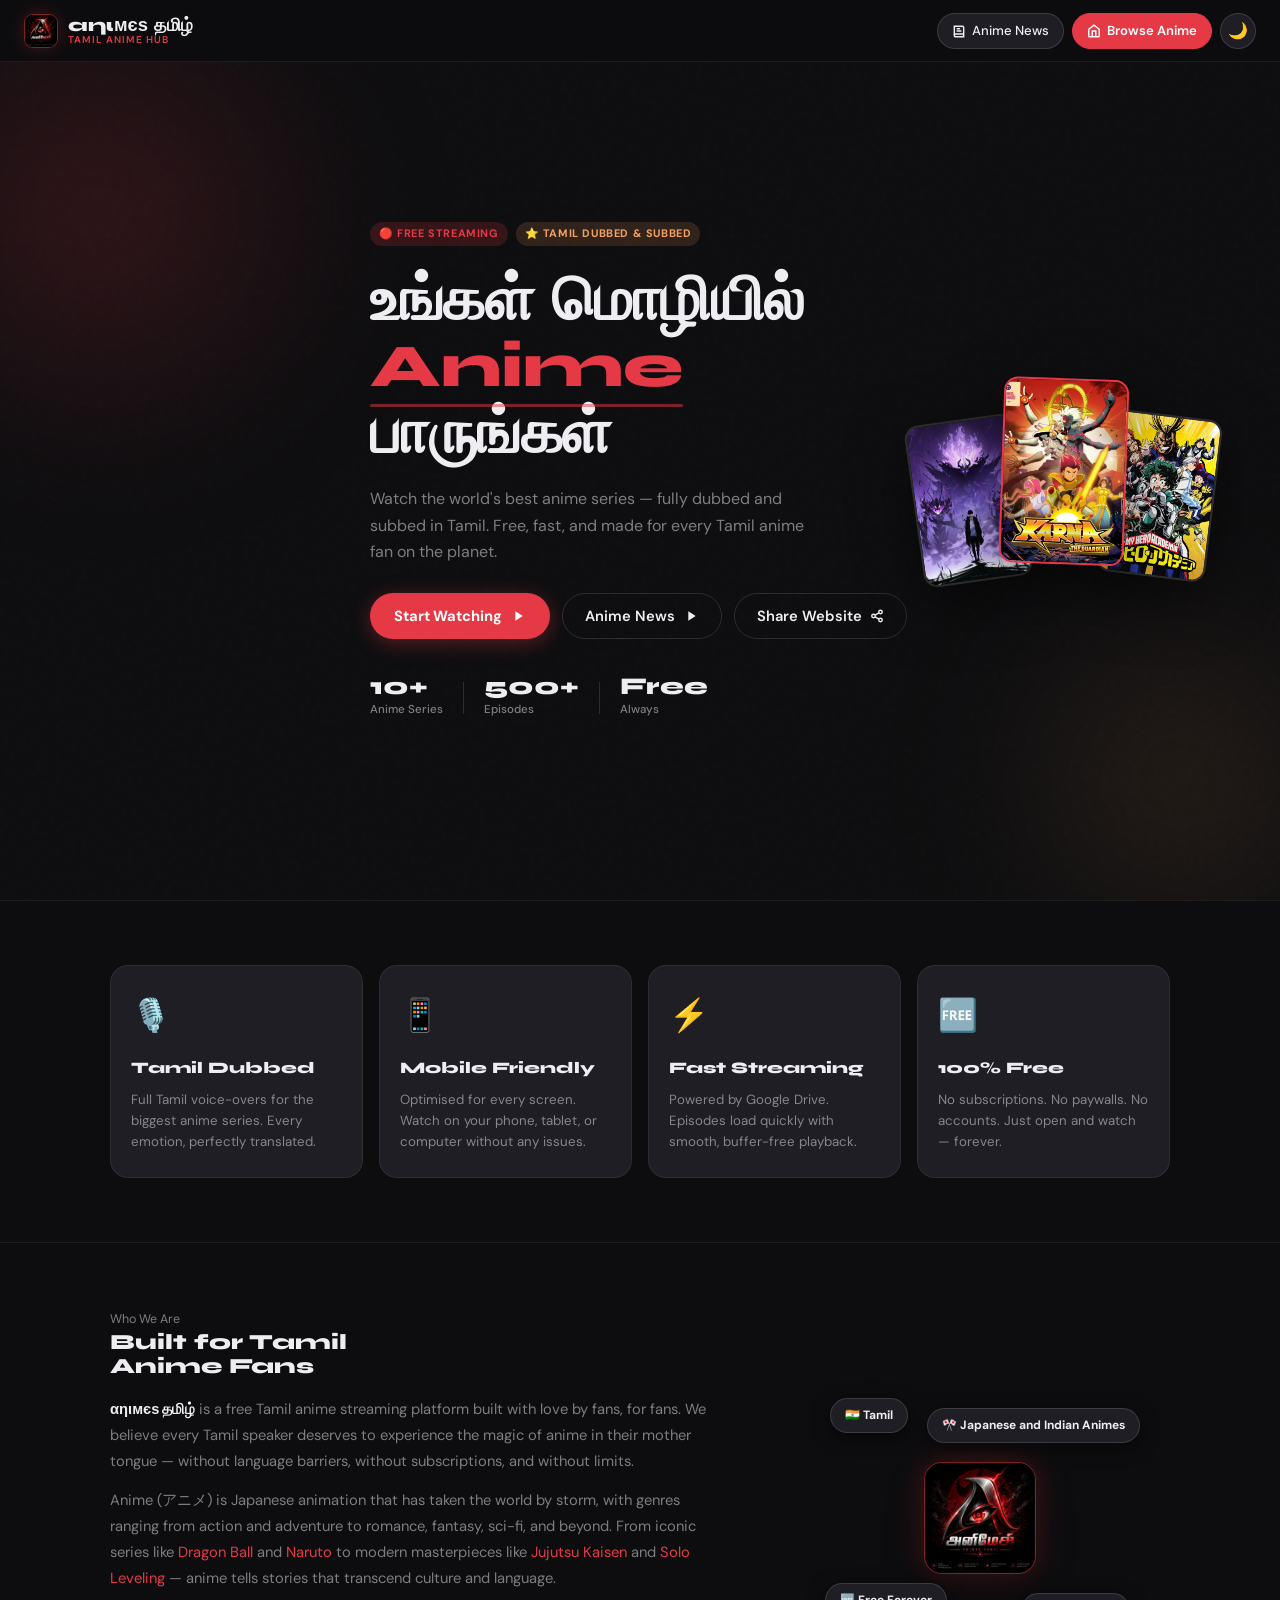
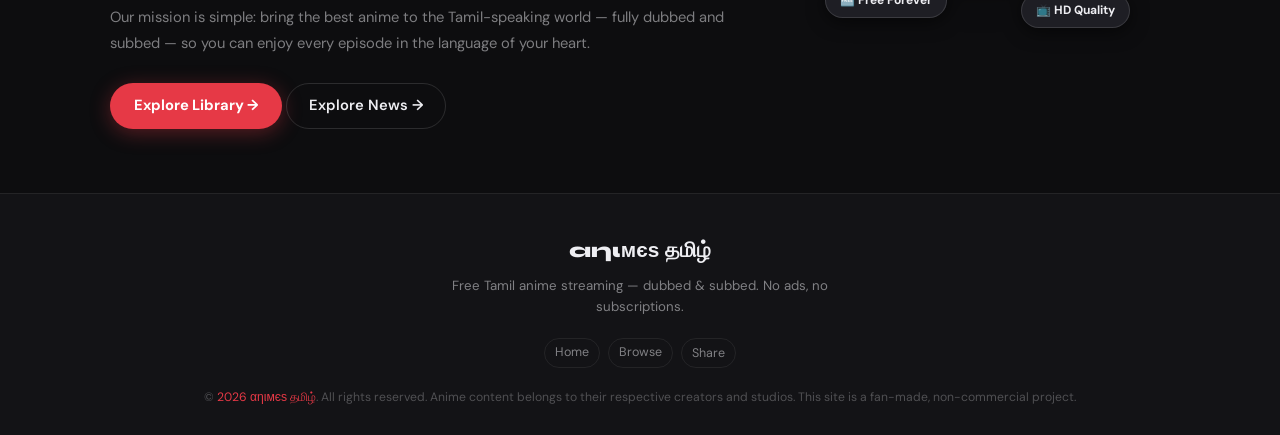
==== commit 76992965: "10" ====
--- a/index.html
+++ b/index.html
@@ -40,6 +40,10 @@
   </a>
   <div class="nav-spacer"></div>
   <div class="nav-actions">
+    <a href="ANIMES-NEWS.html" class="nav-btn">
+      <svg width="14" height="14" viewBox="0 0 24 24" fill="none" stroke="currentColor" stroke-width="2.5"><path d="M4 19.5A2.5 2.5 0 0 1 6.5 17H20"/><path d="M4 4v15.5A2.5 2.5 0 0 0 6.5 22H20V6a2 2 0 0 0-2-2H4z"/><path d="M8 8h6M8 12h8"/></svg>
+      <span>Anime News</span>
+    </a>
     <a href="home.html" class="nav-btn home-btn">
       <svg width="14" height="14" viewBox="0 0 24 24" fill="none" stroke="currentColor" stroke-width="2.5"><path d="M3 9l9-7 9 7v11a2 2 0 0 1-2 2H5a2 2 0 0 1-2-2z"/><polyline points="9 22 9 12 15 12 15 22"/></svg>
       <span>Browse Anime</span>
@@ -73,6 +77,12 @@
         Start Watching
         <svg width="16" height="16" viewBox="0 0 24 24" fill="currentColor"><path d="M8 5v14l11-7z"/></svg>
       </a>
+
+      <a href="ANIMES-NEWS.html" class="btn-secondary">
+        Anime News
+        <svg width="16" height="16" viewBox="0 0 24 24" fill="currentColor"><path d="M8 5v14l11-7z"/></svg>
+      </a>
+
       <button class="btn-secondary" id="openShare">
         Share Website
         <svg width="14" height="14" viewBox="0 0 24 24" fill="none" stroke="currentColor" stroke-width="2.5"><circle cx="18" cy="5" r="3"/><circle cx="6" cy="12" r="3"/><circle cx="18" cy="19" r="3"/><line x1="8.59" y1="13.51" x2="15.42" y2="17.49"/><line x1="15.41" y1="6.51" x2="8.59" y2="10.49"/></svg>
@@ -163,6 +173,12 @@
         <a href="home.html" class="btn-primary" style="margin-top:12px; display:inline-flex;">
           Explore Library →
         </a>
+
+        <a href="ANIMES-NEWS.html" class="btn-secondary" style="margin-top:12px; display:inline-flex;">
+          Explore News →
+        </a>
+
+
       </div>
       <div class="about-visual">
         <div class="about-card-stack">
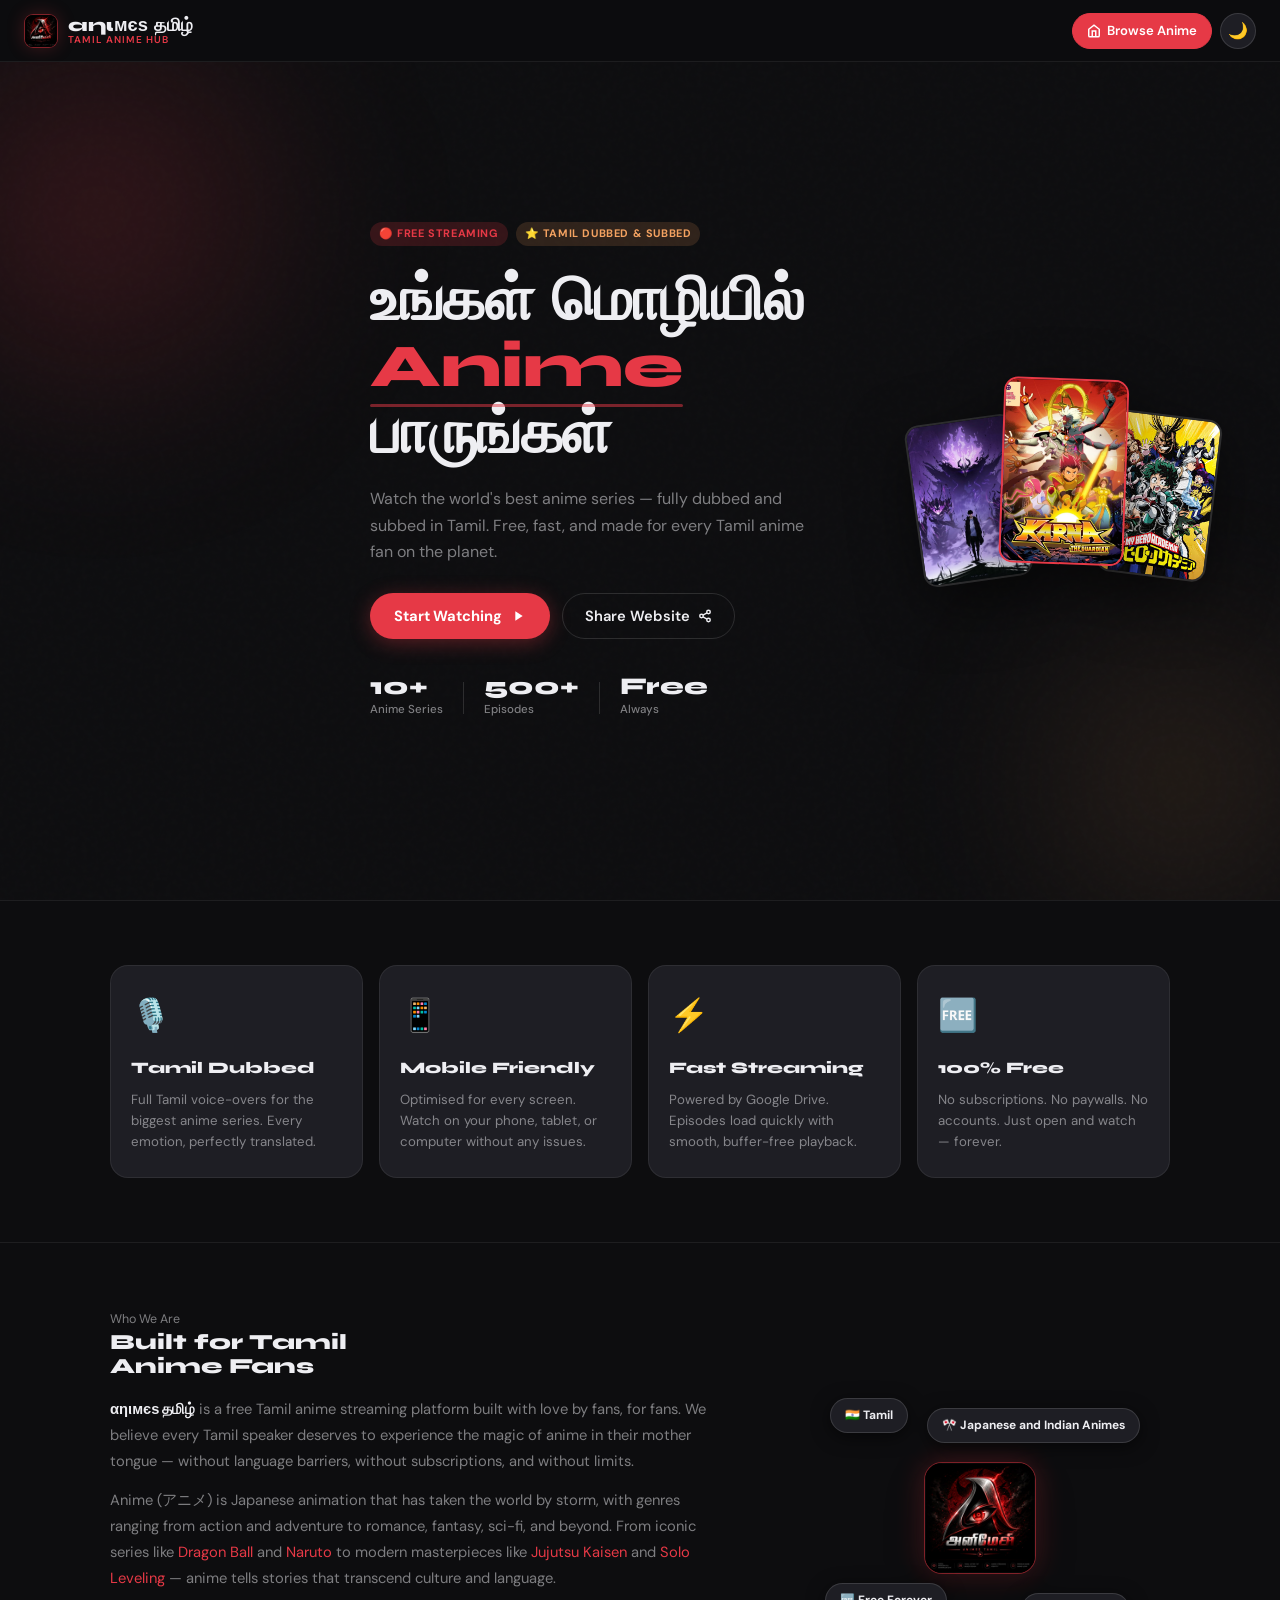
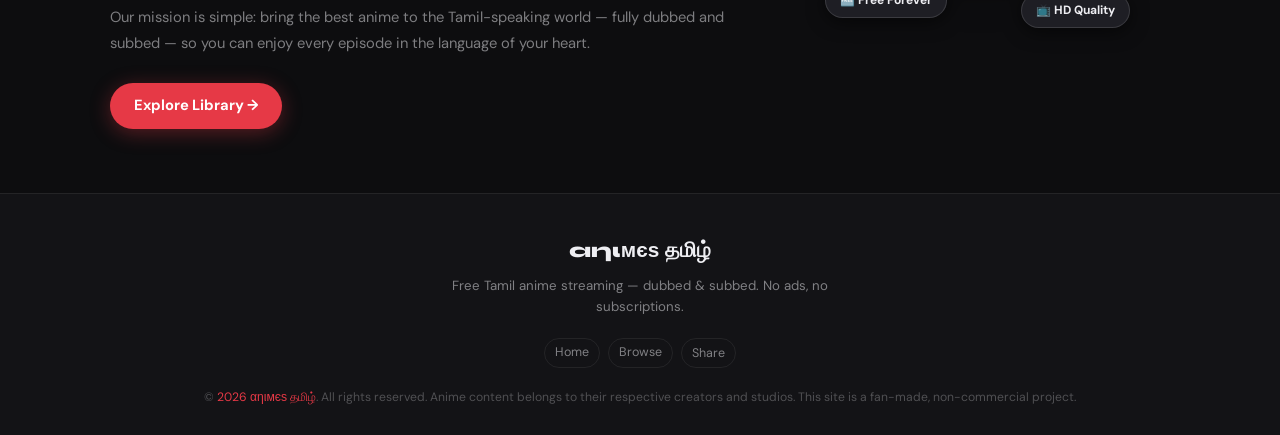
==== commit 9ac528a0: "SEO optimization" ====
--- a/index.html
+++ b/index.html
@@ -40,10 +40,6 @@
   </a>
   <div class="nav-spacer"></div>
   <div class="nav-actions">
-    <a href="ANIMES-NEWS.html" class="nav-btn">
-      <svg width="14" height="14" viewBox="0 0 24 24" fill="none" stroke="currentColor" stroke-width="2.5"><path d="M4 19.5A2.5 2.5 0 0 1 6.5 17H20"/><path d="M4 4v15.5A2.5 2.5 0 0 0 6.5 22H20V6a2 2 0 0 0-2-2H4z"/><path d="M8 8h6M8 12h8"/></svg>
-      <span>Anime News</span>
-    </a>
     <a href="home.html" class="nav-btn home-btn">
       <svg width="14" height="14" viewBox="0 0 24 24" fill="none" stroke="currentColor" stroke-width="2.5"><path d="M3 9l9-7 9 7v11a2 2 0 0 1-2 2H5a2 2 0 0 1-2-2z"/><polyline points="9 22 9 12 15 12 15 22"/></svg>
       <span>Browse Anime</span>
@@ -77,12 +73,6 @@
         Start Watching
         <svg width="16" height="16" viewBox="0 0 24 24" fill="currentColor"><path d="M8 5v14l11-7z"/></svg>
       </a>
-
-      <a href="ANIMES-NEWS.html" class="btn-secondary">
-        Anime News
-        <svg width="16" height="16" viewBox="0 0 24 24" fill="currentColor"><path d="M8 5v14l11-7z"/></svg>
-      </a>
-
       <button class="btn-secondary" id="openShare">
         Share Website
         <svg width="14" height="14" viewBox="0 0 24 24" fill="none" stroke="currentColor" stroke-width="2.5"><circle cx="18" cy="5" r="3"/><circle cx="6" cy="12" r="3"/><circle cx="18" cy="19" r="3"/><line x1="8.59" y1="13.51" x2="15.42" y2="17.49"/><line x1="15.41" y1="6.51" x2="8.59" y2="10.49"/></svg>
@@ -173,12 +163,6 @@
         <a href="home.html" class="btn-primary" style="margin-top:12px; display:inline-flex;">
           Explore Library →
         </a>
-
-        <a href="ANIMES-NEWS.html" class="btn-secondary" style="margin-top:12px; display:inline-flex;">
-          Explore News →
-        </a>
-
-
       </div>
       <div class="about-visual">
         <div class="about-card-stack">
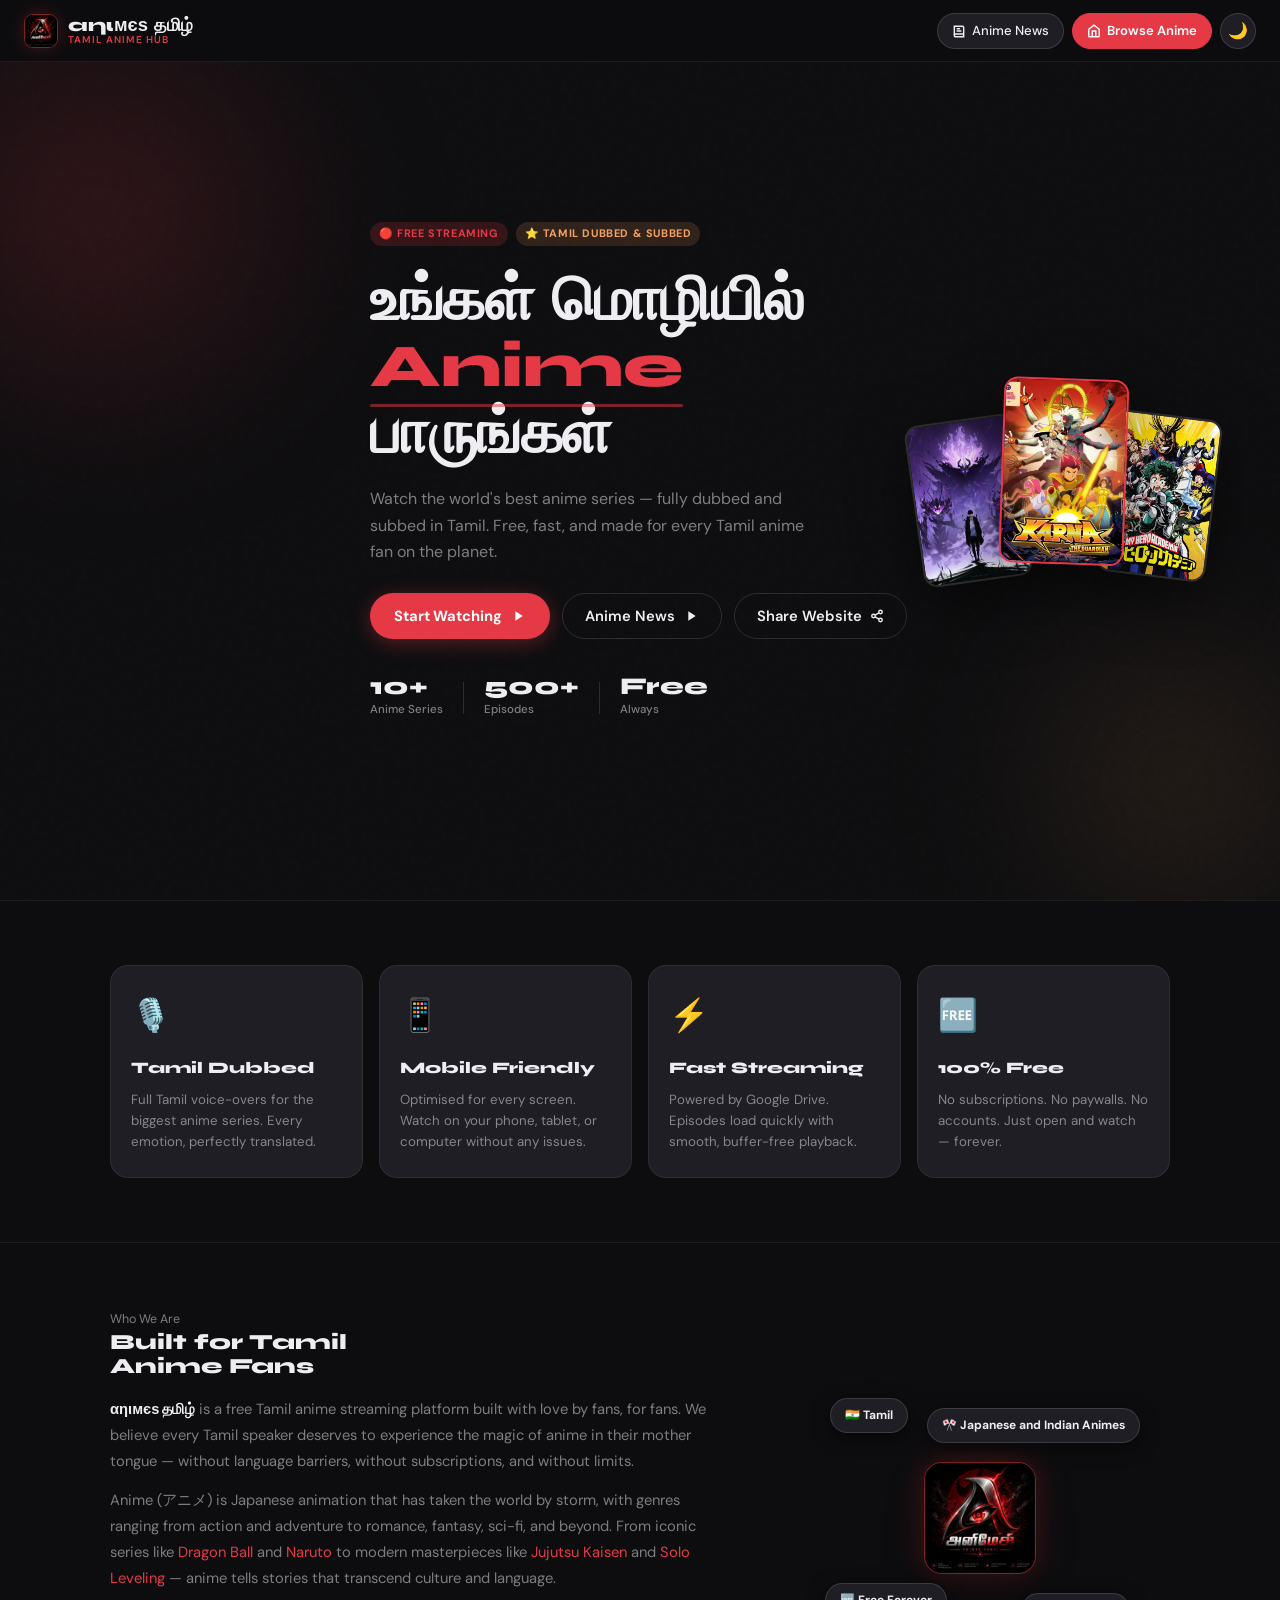
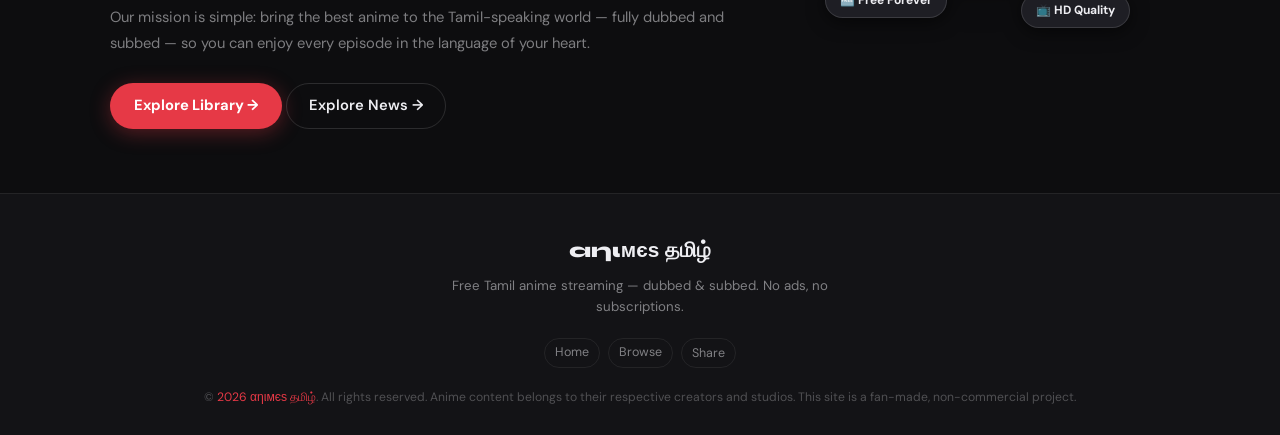
==== commit a60be391: "news implementation" ====
--- a/index.html
+++ b/index.html
@@ -40,6 +40,10 @@
   </a>
   <div class="nav-spacer"></div>
   <div class="nav-actions">
+    <a href="ANIMES-NEWS.html" class="nav-btn">
+      <svg width="14" height="14" viewBox="0 0 24 24" fill="none" stroke="currentColor" stroke-width="2.5"><path d="M4 19.5A2.5 2.5 0 0 1 6.5 17H20"/><path d="M4 4v15.5A2.5 2.5 0 0 0 6.5 22H20V6a2 2 0 0 0-2-2H4z"/><path d="M8 8h6M8 12h8"/></svg>
+      <span>Anime News</span>
+    </a>
     <a href="home.html" class="nav-btn home-btn">
       <svg width="14" height="14" viewBox="0 0 24 24" fill="none" stroke="currentColor" stroke-width="2.5"><path d="M3 9l9-7 9 7v11a2 2 0 0 1-2 2H5a2 2 0 0 1-2-2z"/><polyline points="9 22 9 12 15 12 15 22"/></svg>
       <span>Browse Anime</span>
@@ -73,6 +77,12 @@
         Start Watching
         <svg width="16" height="16" viewBox="0 0 24 24" fill="currentColor"><path d="M8 5v14l11-7z"/></svg>
       </a>
+
+      <a href="ANIMES-NEWS.html" class="btn-secondary">
+        Anime News
+        <svg width="16" height="16" viewBox="0 0 24 24" fill="currentColor"><path d="M8 5v14l11-7z"/></svg>
+      </a>
+
       <button class="btn-secondary" id="openShare">
         Share Website
         <svg width="14" height="14" viewBox="0 0 24 24" fill="none" stroke="currentColor" stroke-width="2.5"><circle cx="18" cy="5" r="3"/><circle cx="6" cy="12" r="3"/><circle cx="18" cy="19" r="3"/><line x1="8.59" y1="13.51" x2="15.42" y2="17.49"/><line x1="15.41" y1="6.51" x2="8.59" y2="10.49"/></svg>
@@ -163,6 +173,12 @@
         <a href="home.html" class="btn-primary" style="margin-top:12px; display:inline-flex;">
           Explore Library →
         </a>
+
+        <a href="ANIMES-NEWS.html" class="btn-secondary" style="margin-top:12px; display:inline-flex;">
+          Explore News →
+        </a>
+
+
       </div>
       <div class="about-visual">
         <div class="about-card-stack">
